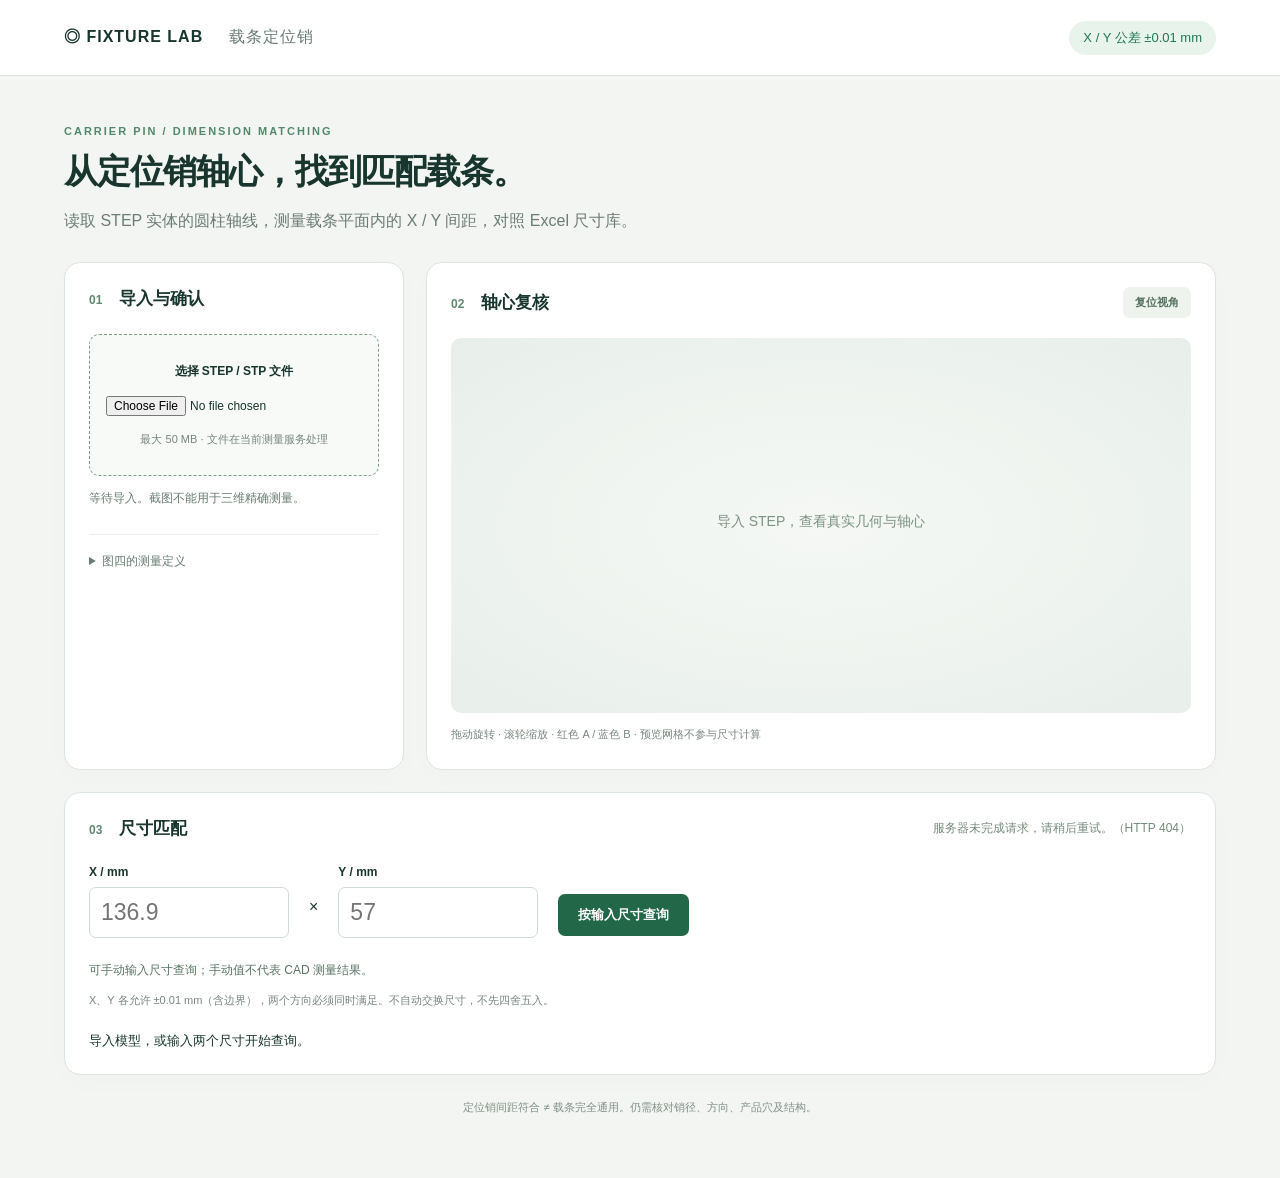
==== static/index.html @ 5a83be6d "Rank all carrier candidates with similarity and per-axis tolerance colors" ====
<!doctype html>
<html lang="zh-CN"><head><meta charset="utf-8"><meta name="viewport" content="width=device-width,initial-scale=1"><title>载条定位销 · 尺寸匹配</title><link rel="stylesheet" href="/static/style.css?v=ranked-matching-1"></head>
<body><header><div class="brand">◎ FIXTURE LAB <span>载条定位销</span></div><span class="badge">X / Y 公差 ±0.01 mm</span></header>
<main><section class="intro"><p class="eyebrow">CARRIER PIN / DIMENSION MATCHING</p><h1>从定位销轴心，找到匹配载条。</h1><p>读取 STEP 实体的圆柱轴线，测量载条平面内的 X / Y 间距，对照 Excel 尺寸库。</p></section>
<div class="workspace"><section class="panel"><h2><b>01</b> 导入与确认</h2><label class="drop">选择 STEP / STP 文件<input id="file" type="file" accept=".step,.stp"><small>最大 50 MB · 文件在当前测量服务处理</small></label><p id="status" role="status">等待导入。截图不能用于三维精确测量。</p><div id="controls" hidden><p id="basisNote"></p><label>定位销 A<select id="pinA"></select></label><label>定位销 B<select id="pinB"></select></label><label class="check"><input id="swap" type="checkbox">交换 X / Y 方向</label><button id="measure">确认这两个轴心与方向</button></div><details><summary>图四的测量定义</summary><p>X = 136.9 mm，Y = 57 mm（截图 dZ）。148.29 mm 为斜向中心距，180 × 92 mm 为外形尺寸，均不参与匹配。</p><p>自动采用最大平面及最长直边作基准；复杂装配建议先导出单个载条。孔、圆角及其他圆柱结构可能影响识别，必须复核候选。</p></details></section>
<section class="panel viewer"><div class="viewtop"><h2><b>02</b> 轴心复核</h2><button id="reset" class="secondary">复位视角</button></div><canvas id="canvas" aria-label="三维载条及定位销预览"></canvas><p class="hint">拖动旋转 · 滚轮缩放 · 红色 A / 蓝色 B · 预览网格不参与尺寸计算</p></section></div>
<section class="panel results"><div class="viewtop"><h2><b>03</b> 尺寸匹配</h2><span id="count">正在加载尺寸库…</span></div><div class="query"><label>X / mm<input id="x" type="text" inputmode="decimal" placeholder="136.9"></label><span>×</span><label>Y / mm<input id="y" type="text" inputmode="decimal" placeholder="57"></label><button id="search">按输入尺寸查询</button></div><p id="provenance">可手动输入尺寸查询；手动值不代表 CAD 测量结果。</p><p class="hint">X、Y 各允许 ±0.01 mm（含边界），两个方向必须同时满足。不自动交换尺寸，不先四舍五入。</p><div id="result" aria-live="polite">导入模型，或输入两个尺寸开始查询。</div></section><footer>定位销间距符合 ≠ 载条完全通用。仍需核对销径、方向、产品穴及结构。</footer></main><script type="module" src="/static/app.js?v=ranked-matching-1"></script></body></html>
---- static/style.css ----
:root{font-family:Inter,"Microsoft YaHei",sans-serif;color:#18352e;background:#f2f5f2}*{box-sizing:border-box}body{margin:0}header{height:76px;background:#fff;border-bottom:1px solid #dbe5de;display:flex;align-items:center;justify-content:space-between;padding:0 5%}.brand{font-weight:800;letter-spacing:1px}.brand span{font-weight:400;margin-left:20px;color:#687b72}.badge{color:#207652;background:#e8f4eb;padding:8px 14px;border-radius:20px;font-size:13px}main{max-width:1440px;margin:auto;padding:38px 5%}.eyebrow{font-size:11px;font-weight:700;letter-spacing:2px;color:#52896b}h1{font-size:34px;letter-spacing:-1px;margin:12px 0}.intro>p:last-child{color:#6c7d75;margin-bottom:30px}.workspace{display:grid;grid-template-columns:340px 1fr;gap:22px}.panel{background:#fff;border:1px solid #dce6df;border-radius:16px;padding:24px;box-shadow:0 8px 30px #20392c04}h2{font-size:17px;margin:0 0 24px}h2 b{font-size:12px;color:#5f8871;margin-right:12px}.drop{display:flex!important;flex-direction:column;gap:16px;border:1px dashed #7b9e87;border-radius:10px;padding:28px 16px;text-align:center;background:#f7faf6;font-weight:600}.drop input{max-width:100%;font-size:12px}.drop small{color:#78867d;font-size:11px;font-weight:400}#status,#basisNote,details{font-size:12px;line-height:1.8;color:#687c70}details{margin-top:24px;border-top:1px solid #edf0ed;padding-top:16px}label{display:block;font-size:12px;font-weight:600;margin-bottom:12px}select,input[type=text]{display:block;width:100%;border:1px solid #cfdcd3;border-radius:7px;padding:11px;margin-top:8px;background:#fff;color:#173c2b}button{border:0;border-radius:7px;background:#226748;color:white;font-weight:600;padding:12px 20px;cursor:pointer}button:disabled{opacity:.5;cursor:wait}.secondary{background:#eef3ee;color:#55715d;padding:8px 12px;font-size:11px}.viewtop{display:flex;align-items:center;justify-content:space-between;gap:12px}.viewtop h2{margin:0}.viewer{padding-bottom:14px;min-width:0}canvas{width:100%;height:375px;display:block;background:radial-gradient(ellipse,#f5f8f4,#e8efea);border-radius:10px;margin:20px 0 12px;touch-action:none}.hint{font-size:11px;color:#78867d;line-height:1.7}.results{margin-top:22px}.query{display:flex;align-items:center;gap:20px;margin-top:25px}.query label{width:200px}.query input{font-size:23px}.query button{margin-top:15px}#count{font-size:12px;color:#748b7b}#provenance{font-size:12px;color:#587462}table{width:100%;border-collapse:collapse;font-size:12px;margin-top:20px}th{text-align:left;background:#f0f5ef;color:#587260}td,th{padding:13px;border-bottom:1px solid #e9eee8;white-space:pre-line}#result{overflow:auto;font-size:13px;padding-top:12px}footer{font-size:11px;color:#809085;text-align:center;padding:25px}.check{margin:18px 0}@media(max-width:850px){.workspace{grid-template-columns:1fr}.query{flex-wrap:wrap;gap:12px}.query label{width:40%}h1{font-size:26px}header{padding:15px;height:auto;gap:10px}.brand span{display:none}.badge{font-size:10px}main{padding:25px 16px}canvas{height:300px}}

.match-summary{background:#f0f6f2;border:1px solid #d8e7dd;border-radius:10px;padding:16px 20px}.match-summary>strong{font-size:18px}.match-summary p{line-height:1.8;margin:8px 0 0}.ranking-table{min-width:950px}.ranking-table small{display:block;font-size:11px;line-height:1.6;margin-top:6px}.ranking-table .dimension-pass{background:#edf8ef;color:#17613b}.ranking-table .dimension-fail{background:#fff0ed;color:#a12b24}.match-badge{display:inline-block;border-radius:6px;padding:7px 10px;white-space:nowrap;font-weight:700}.match-badge.pass{background:#def2e4;color:#17613b}.match-badge.fail{background:#ffe5e0;color:#a12b24}.rank-number{font-size:17px;font-weight:700}.score-number{font-size:17px;white-space:nowrap}.score-definition{margin:12px 0;border:0;padding:0}.ranking-table td{vertical-align:top}.ranking-table th{white-space:nowrap}
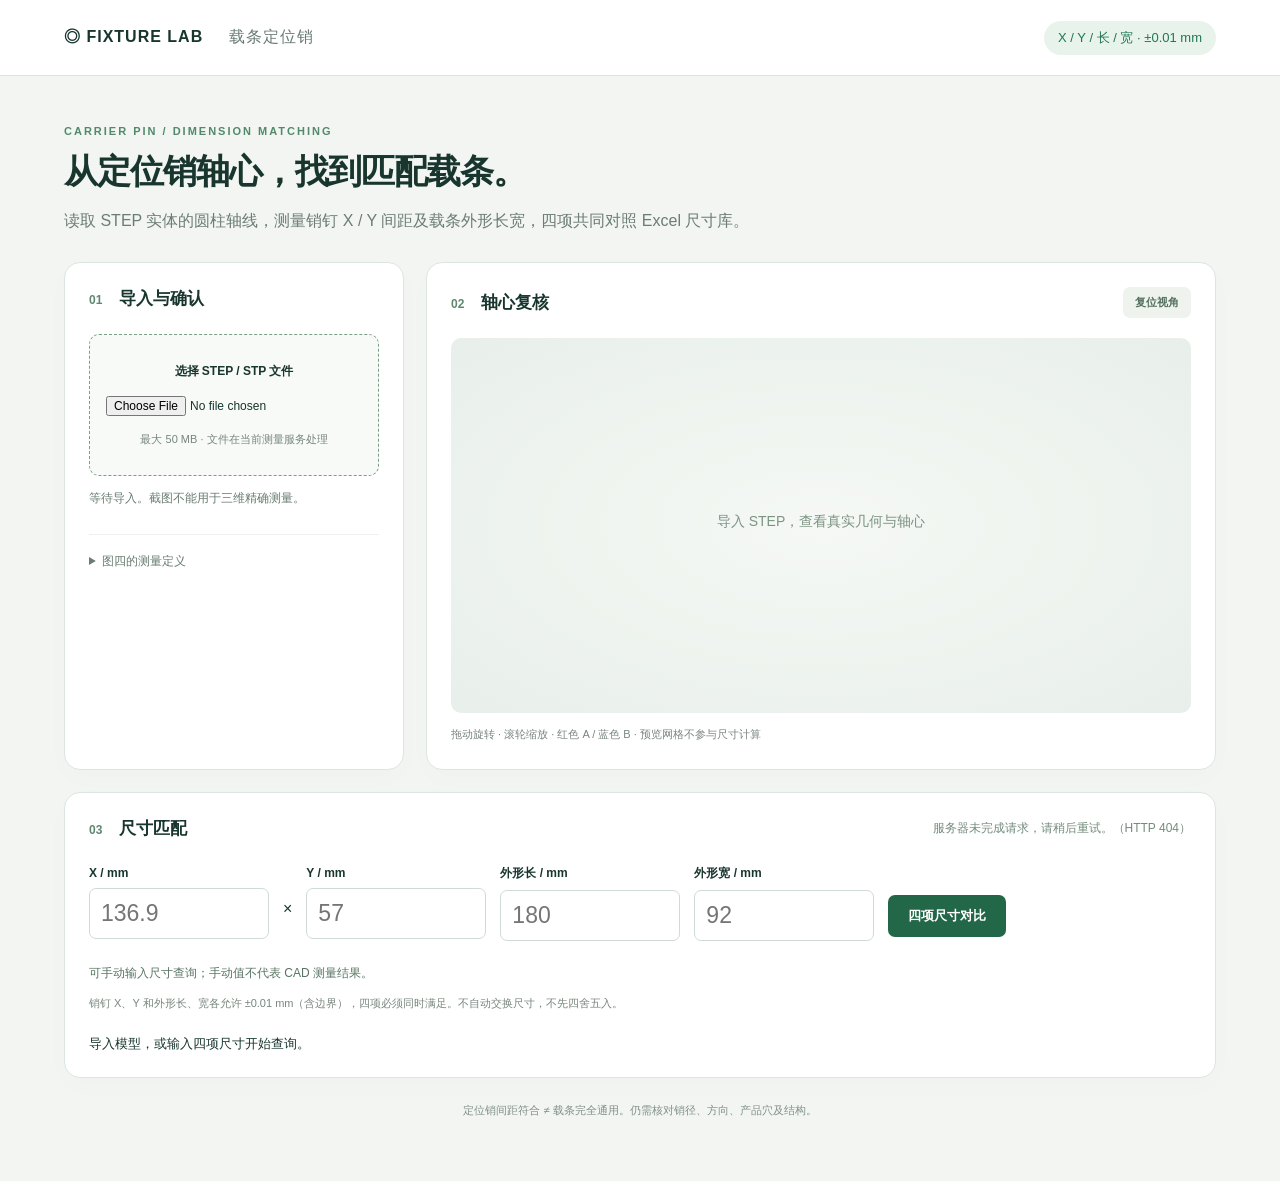
==== commit f4599e99: "Compare analytic carrier length and width alongside locating pin X and Y" ====
--- a/static/index.html
+++ b/static/index.html
@@ -1,7 +1,7 @@
 <!doctype html>
-<html lang="zh-CN"><head><meta charset="utf-8"><meta name="viewport" content="width=device-width,initial-scale=1"><title>载条定位销 · 尺寸匹配</title><link rel="stylesheet" href="/static/style.css?v=ranked-matching-1"></head>
-<body><header><div class="brand">◎ FIXTURE LAB <span>载条定位销</span></div><span class="badge">X / Y 公差 ±0.01 mm</span></header>
-<main><section class="intro"><p class="eyebrow">CARRIER PIN / DIMENSION MATCHING</p><h1>从定位销轴心，找到匹配载条。</h1><p>读取 STEP 实体的圆柱轴线，测量载条平面内的 X / Y 间距，对照 Excel 尺寸库。</p></section>
-<div class="workspace"><section class="panel"><h2><b>01</b> 导入与确认</h2><label class="drop">选择 STEP / STP 文件<input id="file" type="file" accept=".step,.stp"><small>最大 50 MB · 文件在当前测量服务处理</small></label><p id="status" role="status">等待导入。截图不能用于三维精确测量。</p><div id="controls" hidden><p id="basisNote"></p><label>定位销 A<select id="pinA"></select></label><label>定位销 B<select id="pinB"></select></label><label class="check"><input id="swap" type="checkbox">交换 X / Y 方向</label><button id="measure">确认这两个轴心与方向</button></div><details><summary>图四的测量定义</summary><p>X = 136.9 mm，Y = 57 mm（截图 dZ）。148.29 mm 为斜向中心距，180 × 92 mm 为外形尺寸，均不参与匹配。</p><p>自动采用最大平面及最长直边作基准；复杂装配建议先导出单个载条。孔、圆角及其他圆柱结构可能影响识别，必须复核候选。</p></details></section>
+<html lang="zh-CN"><head><meta charset="utf-8"><meta name="viewport" content="width=device-width,initial-scale=1"><title>载条定位销 · 尺寸匹配</title><link rel="stylesheet" href="/static/style.css?v=four-dimensions-1"></head>
+<body><header><div class="brand">◎ FIXTURE LAB <span>载条定位销</span></div><span class="badge">X / Y / 长 / 宽 · ±0.01 mm</span></header>
+<main><section class="intro"><p class="eyebrow">CARRIER PIN / DIMENSION MATCHING</p><h1>从定位销轴心，找到匹配载条。</h1><p>读取 STEP 实体的圆柱轴线，测量销钉 X / Y 间距及载条外形长宽，四项共同对照 Excel 尺寸库。</p></section>
+<div class="workspace"><section class="panel"><h2><b>01</b> 导入与确认</h2><label class="drop">选择 STEP / STP 文件<input id="file" type="file" accept=".step,.stp"><small>最大 50 MB · 文件在当前测量服务处理</small></label><p id="status" role="status">等待导入。截图不能用于三维精确测量。</p><div id="controls" hidden><p id="basisNote"></p><label>定位销 A<select id="pinA"></select></label><label>定位销 B<select id="pinB"></select></label><label class="check"><input id="swap" type="checkbox">交换 X / Y 方向</label><button id="measure">确认这两个轴心与方向</button></div><details><summary>图四的测量定义</summary><p>X = 136.9 mm，Y = 57 mm（截图 dZ）。148.29 mm 为斜向中心距，仅供参考。外形长宽单独测量并参与匹配，高度／厚度不参与。长取载条平面较大边，宽取较小边；按最大基准面所属实体测量，装配体需复核载条选择。</p><p>自动采用最大平面及最长直边作基准；复杂装配建议先导出单个载条。孔、圆角及其他圆柱结构可能影响识别，必须复核候选。</p></details></section>
 <section class="panel viewer"><div class="viewtop"><h2><b>02</b> 轴心复核</h2><button id="reset" class="secondary">复位视角</button></div><canvas id="canvas" aria-label="三维载条及定位销预览"></canvas><p class="hint">拖动旋转 · 滚轮缩放 · 红色 A / 蓝色 B · 预览网格不参与尺寸计算</p></section></div>
-<section class="panel results"><div class="viewtop"><h2><b>03</b> 尺寸匹配</h2><span id="count">正在加载尺寸库…</span></div><div class="query"><label>X / mm<input id="x" type="text" inputmode="decimal" placeholder="136.9"></label><span>×</span><label>Y / mm<input id="y" type="text" inputmode="decimal" placeholder="57"></label><button id="search">按输入尺寸查询</button></div><p id="provenance">可手动输入尺寸查询；手动值不代表 CAD 测量结果。</p><p class="hint">X、Y 各允许 ±0.01 mm（含边界），两个方向必须同时满足。不自动交换尺寸，不先四舍五入。</p><div id="result" aria-live="polite">导入模型，或输入两个尺寸开始查询。</div></section><footer>定位销间距符合 ≠ 载条完全通用。仍需核对销径、方向、产品穴及结构。</footer></main><script type="module" src="/static/app.js?v=ranked-matching-1"></script></body></html>
+<section class="panel results"><div class="viewtop"><h2><b>03</b> 尺寸匹配</h2><span id="count">正在加载尺寸库…</span></div><div class="query"><label>X / mm<input id="x" type="text" inputmode="decimal" placeholder="136.9"></label><span>×</span><label>Y / mm<input id="y" type="text" inputmode="decimal" placeholder="57"></label><label>外形长 / mm<input id="length" type="text" inputmode="decimal" placeholder="180"></label><label>外形宽 / mm<input id="width" type="text" inputmode="decimal" placeholder="92"></label><button id="search">四项尺寸对比</button></div><p id="provenance">可手动输入尺寸查询；手动值不代表 CAD 测量结果。</p><p class="hint">销钉 X、Y 和外形长、宽各允许 ±0.01 mm（含边界），四项必须同时满足。不自动交换尺寸，不先四舍五入。</p><div id="result" aria-live="polite">导入模型，或输入四项尺寸开始查询。</div></section><footer>定位销间距符合 ≠ 载条完全通用。仍需核对销径、方向、产品穴及结构。</footer></main><script type="module" src="/static/app.js?v=four-dimensions-1"></script></body></html>
--- a/static/style.css
+++ b/static/style.css
@@ -1,3 +1,5 @@
 :root{font-family:Inter,"Microsoft YaHei",sans-serif;color:#18352e;background:#f2f5f2}*{box-sizing:border-box}body{margin:0}header{height:76px;background:#fff;border-bottom:1px solid #dbe5de;display:flex;align-items:center;justify-content:space-between;padding:0 5%}.brand{font-weight:800;letter-spacing:1px}.brand span{font-weight:400;margin-left:20px;color:#687b72}.badge{color:#207652;background:#e8f4eb;padding:8px 14px;border-radius:20px;font-size:13px}main{max-width:1440px;margin:auto;padding:38px 5%}.eyebrow{font-size:11px;font-weight:700;letter-spacing:2px;color:#52896b}h1{font-size:34px;letter-spacing:-1px;margin:12px 0}.intro>p:last-child{color:#6c7d75;margin-bottom:30px}.workspace{display:grid;grid-template-columns:340px 1fr;gap:22px}.panel{background:#fff;border:1px solid #dce6df;border-radius:16px;padding:24px;box-shadow:0 8px 30px #20392c04}h2{font-size:17px;margin:0 0 24px}h2 b{font-size:12px;color:#5f8871;margin-right:12px}.drop{display:flex!important;flex-direction:column;gap:16px;border:1px dashed #7b9e87;border-radius:10px;padding:28px 16px;text-align:center;background:#f7faf6;font-weight:600}.drop input{max-width:100%;font-size:12px}.drop small{color:#78867d;font-size:11px;font-weight:400}#status,#basisNote,details{font-size:12px;line-height:1.8;color:#687c70}details{margin-top:24px;border-top:1px solid #edf0ed;padding-top:16px}label{display:block;font-size:12px;font-weight:600;margin-bottom:12px}select,input[type=text]{display:block;width:100%;border:1px solid #cfdcd3;border-radius:7px;padding:11px;margin-top:8px;background:#fff;color:#173c2b}button{border:0;border-radius:7px;background:#226748;color:white;font-weight:600;padding:12px 20px;cursor:pointer}button:disabled{opacity:.5;cursor:wait}.secondary{background:#eef3ee;color:#55715d;padding:8px 12px;font-size:11px}.viewtop{display:flex;align-items:center;justify-content:space-between;gap:12px}.viewtop h2{margin:0}.viewer{padding-bottom:14px;min-width:0}canvas{width:100%;height:375px;display:block;background:radial-gradient(ellipse,#f5f8f4,#e8efea);border-radius:10px;margin:20px 0 12px;touch-action:none}.hint{font-size:11px;color:#78867d;line-height:1.7}.results{margin-top:22px}.query{display:flex;align-items:center;gap:20px;margin-top:25px}.query label{width:200px}.query input{font-size:23px}.query button{margin-top:15px}#count{font-size:12px;color:#748b7b}#provenance{font-size:12px;color:#587462}table{width:100%;border-collapse:collapse;font-size:12px;margin-top:20px}th{text-align:left;background:#f0f5ef;color:#587260}td,th{padding:13px;border-bottom:1px solid #e9eee8;white-space:pre-line}#result{overflow:auto;font-size:13px;padding-top:12px}footer{font-size:11px;color:#809085;text-align:center;padding:25px}.check{margin:18px 0}@media(max-width:850px){.workspace{grid-template-columns:1fr}.query{flex-wrap:wrap;gap:12px}.query label{width:40%}h1{font-size:26px}header{padding:15px;height:auto;gap:10px}.brand span{display:none}.badge{font-size:10px}main{padding:25px 16px}canvas{height:300px}}
 
 .match-summary{background:#f0f6f2;border:1px solid #d8e7dd;border-radius:10px;padding:16px 20px}.match-summary>strong{font-size:18px}.match-summary p{line-height:1.8;margin:8px 0 0}.ranking-table{min-width:950px}.ranking-table small{display:block;font-size:11px;line-height:1.6;margin-top:6px}.ranking-table .dimension-pass{background:#edf8ef;color:#17613b}.ranking-table .dimension-fail{background:#fff0ed;color:#a12b24}.match-badge{display:inline-block;border-radius:6px;padding:7px 10px;white-space:nowrap;font-weight:700}.match-badge.pass{background:#def2e4;color:#17613b}.match-badge.fail{background:#ffe5e0;color:#a12b24}.rank-number{font-size:17px;font-weight:700}.score-number{font-size:17px;white-space:nowrap}.score-definition{margin:12px 0;border:0;padding:0}.ranking-table td{vertical-align:top}.ranking-table th{white-space:nowrap}
+
+.query{flex-wrap:wrap;gap:14px}.query label{width:180px}.dimension-missing{background:#f1f2f3;color:#687078}.match-badge.missing{background:#edf0f2;color:#58636c}.ranking-table{min-width:1200px}
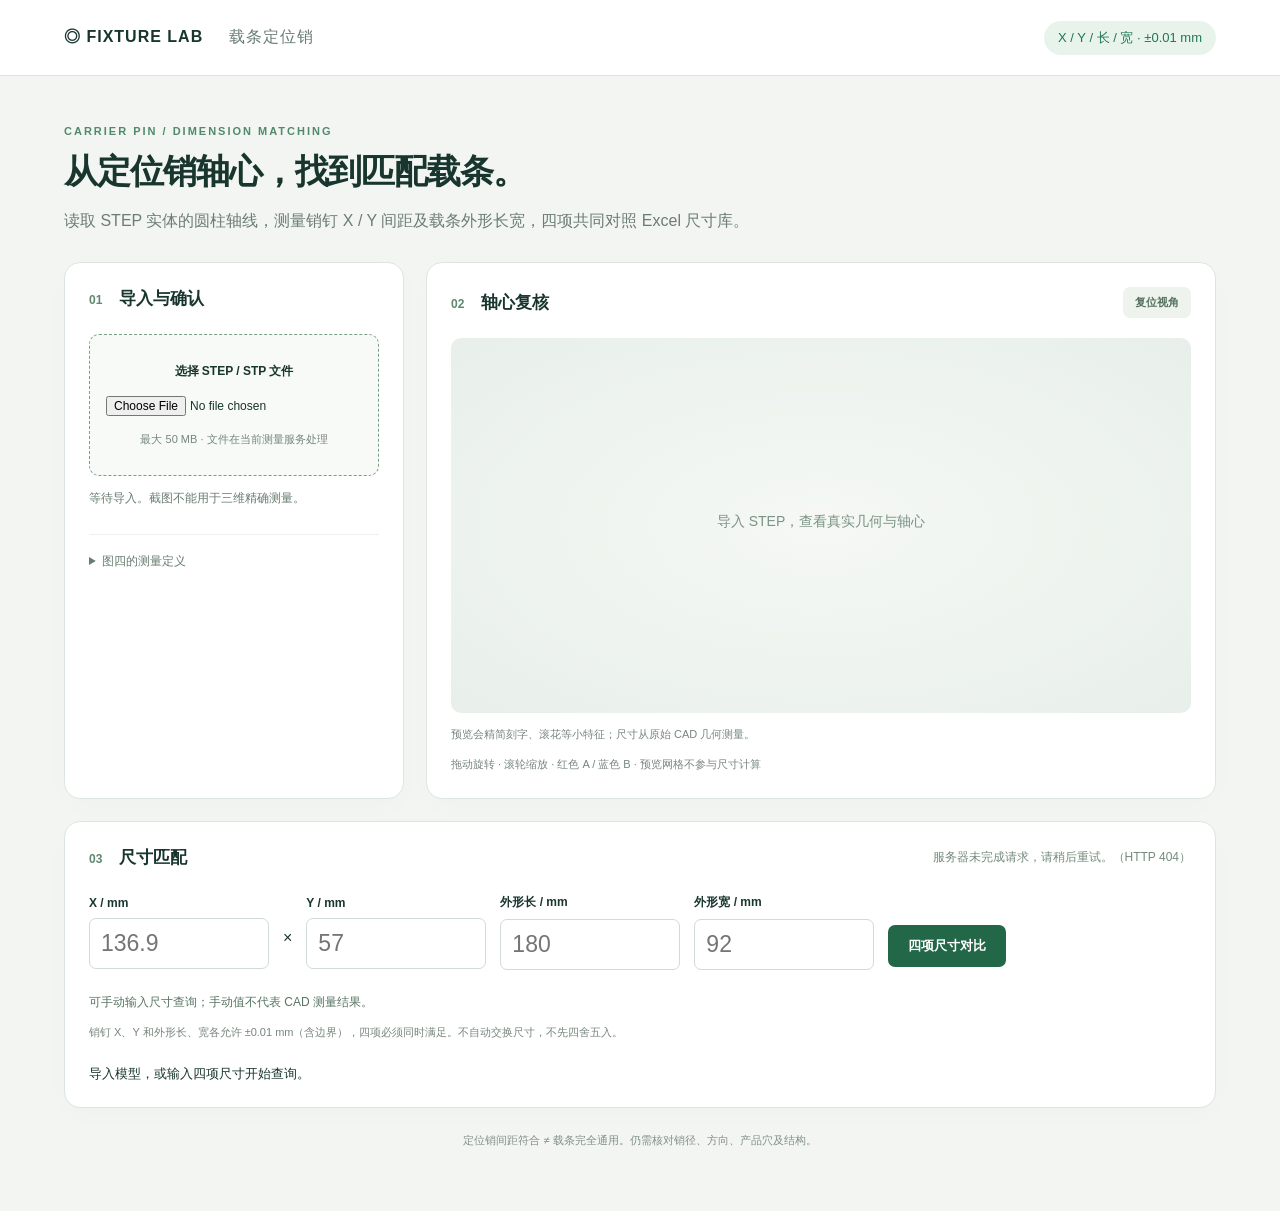
==== commit 9cbe9716: "Add truthful upload and processing progress with lightweight CAD previews" ====
--- a/static/index.html
+++ b/static/index.html
@@ -1,7 +1,7 @@
 <!doctype html>
-<html lang="zh-CN"><head><meta charset="utf-8"><meta name="viewport" content="width=device-width,initial-scale=1"><title>载条定位销 · 尺寸匹配</title><link rel="stylesheet" href="/static/style.css?v=four-dimensions-1"></head>
+<html lang="zh-CN"><head><meta charset="utf-8"><meta name="viewport" content="width=device-width,initial-scale=1"><title>载条定位销 · 尺寸匹配</title><link rel="stylesheet" href="/static/style.css?v=staged-import-1"></head>
 <body><header><div class="brand">◎ FIXTURE LAB <span>载条定位销</span></div><span class="badge">X / Y / 长 / 宽 · ±0.01 mm</span></header>
 <main><section class="intro"><p class="eyebrow">CARRIER PIN / DIMENSION MATCHING</p><h1>从定位销轴心，找到匹配载条。</h1><p>读取 STEP 实体的圆柱轴线，测量销钉 X / Y 间距及载条外形长宽，四项共同对照 Excel 尺寸库。</p></section>
-<div class="workspace"><section class="panel"><h2><b>01</b> 导入与确认</h2><label class="drop">选择 STEP / STP 文件<input id="file" type="file" accept=".step,.stp"><small>最大 50 MB · 文件在当前测量服务处理</small></label><p id="status" role="status">等待导入。截图不能用于三维精确测量。</p><div id="controls" hidden><p id="basisNote"></p><label>定位销 A<select id="pinA"></select></label><label>定位销 B<select id="pinB"></select></label><label class="check"><input id="swap" type="checkbox">交换 X / Y 方向</label><button id="measure">确认这两个轴心与方向</button></div><details><summary>图四的测量定义</summary><p>X = 136.9 mm，Y = 57 mm（截图 dZ）。148.29 mm 为斜向中心距，仅供参考。外形长宽单独测量并参与匹配，高度／厚度不参与。长取载条平面较大边，宽取较小边；按最大基准面所属实体测量，装配体需复核载条选择。</p><p>自动采用最大平面及最长直边作基准；复杂装配建议先导出单个载条。孔、圆角及其他圆柱结构可能影响识别，必须复核候选。</p></details></section>
-<section class="panel viewer"><div class="viewtop"><h2><b>02</b> 轴心复核</h2><button id="reset" class="secondary">复位视角</button></div><canvas id="canvas" aria-label="三维载条及定位销预览"></canvas><p class="hint">拖动旋转 · 滚轮缩放 · 红色 A / 蓝色 B · 预览网格不参与尺寸计算</p></section></div>
-<section class="panel results"><div class="viewtop"><h2><b>03</b> 尺寸匹配</h2><span id="count">正在加载尺寸库…</span></div><div class="query"><label>X / mm<input id="x" type="text" inputmode="decimal" placeholder="136.9"></label><span>×</span><label>Y / mm<input id="y" type="text" inputmode="decimal" placeholder="57"></label><label>外形长 / mm<input id="length" type="text" inputmode="decimal" placeholder="180"></label><label>外形宽 / mm<input id="width" type="text" inputmode="decimal" placeholder="92"></label><button id="search">四项尺寸对比</button></div><p id="provenance">可手动输入尺寸查询；手动值不代表 CAD 测量结果。</p><p class="hint">销钉 X、Y 和外形长、宽各允许 ±0.01 mm（含边界），四项必须同时满足。不自动交换尺寸，不先四舍五入。</p><div id="result" aria-live="polite">导入模型，或输入四项尺寸开始查询。</div></section><footer>定位销间距符合 ≠ 载条完全通用。仍需核对销径、方向、产品穴及结构。</footer></main><script type="module" src="/static/app.js?v=four-dimensions-1"></script></body></html>
+<div class="workspace"><section class="panel"><h2><b>01</b> 导入与确认</h2><label class="drop">选择 STEP / STP 文件<input id="file" type="file" accept=".step,.stp"><small>最大 50 MB · 文件在当前测量服务处理</small></label><p id="status" role="status">等待导入。截图不能用于三维精确测量。</p><div id="importProgress" hidden aria-live="polite"><strong id="importStage">准备上传</strong><progress id="importBar" max="100" value="0" aria-label="文件上传或模型解析进度"></progress><small id="importElapsed"></small><p id="importSteps"></p><p id="importNote"></p></div><div id="controls" hidden><p id="basisNote"></p><label>定位销 A<select id="pinA"></select></label><label>定位销 B<select id="pinB"></select></label><label class="check"><input id="swap" type="checkbox">交换 X / Y 方向</label><button id="measure">确认这两个轴心与方向</button></div><details><summary>图四的测量定义</summary><p>X = 136.9 mm，Y = 57 mm（截图 dZ）。148.29 mm 为斜向中心距，仅供参考。外形长宽单独测量并参与匹配，高度／厚度不参与。长取载条平面较大边，宽取较小边；按最大基准面所属实体测量，装配体需复核载条选择。</p><p>自动采用最大平面及最长直边作基准；复杂装配建议先导出单个载条。孔、圆角及其他圆柱结构可能影响识别，必须复核候选。</p></details></section>
+<section class="panel viewer"><div class="viewtop"><h2><b>02</b> 轴心复核</h2><button id="reset" class="secondary">复位视角</button></div><canvas id="canvas" aria-label="三维载条及定位销预览"></canvas><p id="previewNote" class="hint">预览会精简刻字、滚花等小特征；尺寸从原始 CAD 几何测量。</p><p class="hint">拖动旋转 · 滚轮缩放 · 红色 A / 蓝色 B · 预览网格不参与尺寸计算</p></section></div>
+<section class="panel results"><div class="viewtop"><h2><b>03</b> 尺寸匹配</h2><span id="count">正在加载尺寸库…</span></div><div class="query"><label>X / mm<input id="x" type="text" inputmode="decimal" placeholder="136.9"></label><span>×</span><label>Y / mm<input id="y" type="text" inputmode="decimal" placeholder="57"></label><label>外形长 / mm<input id="length" type="text" inputmode="decimal" placeholder="180"></label><label>外形宽 / mm<input id="width" type="text" inputmode="decimal" placeholder="92"></label><button id="search">四项尺寸对比</button></div><p id="provenance">可手动输入尺寸查询；手动值不代表 CAD 测量结果。</p><p class="hint">销钉 X、Y 和外形长、宽各允许 ±0.01 mm（含边界），四项必须同时满足。不自动交换尺寸，不先四舍五入。</p><div id="result" aria-live="polite">导入模型，或输入四项尺寸开始查询。</div></section><footer>定位销间距符合 ≠ 载条完全通用。仍需核对销径、方向、产品穴及结构。</footer></main><script type="module" src="/static/app.js?v=staged-import-1"></script></body></html>
--- a/static/style.css
+++ b/static/style.css
@@ -3,3 +3,5 @@
 .match-summary{background:#f0f6f2;border:1px solid #d8e7dd;border-radius:10px;padding:16px 20px}.match-summary>strong{font-size:18px}.match-summary p{line-height:1.8;margin:8px 0 0}.ranking-table{min-width:950px}.ranking-table small{display:block;font-size:11px;line-height:1.6;margin-top:6px}.ranking-table .dimension-pass{background:#edf8ef;color:#17613b}.ranking-table .dimension-fail{background:#fff0ed;color:#a12b24}.match-badge{display:inline-block;border-radius:6px;padding:7px 10px;white-space:nowrap;font-weight:700}.match-badge.pass{background:#def2e4;color:#17613b}.match-badge.fail{background:#ffe5e0;color:#a12b24}.rank-number{font-size:17px;font-weight:700}.score-number{font-size:17px;white-space:nowrap}.score-definition{margin:12px 0;border:0;padding:0}.ranking-table td{vertical-align:top}.ranking-table th{white-space:nowrap}
 
 .query{flex-wrap:wrap;gap:14px}.query label{width:180px}.dimension-missing{background:#f1f2f3;color:#687078}.match-badge.missing{background:#edf0f2;color:#58636c}.ranking-table{min-width:1200px}
+
+#importProgress{padding:14px;background:#eef6f0;border-radius:8px;margin:12px 0;font-size:12px}#importProgress progress{display:block;width:100%;height:15px;accent-color:#226748;margin:12px 0}#importProgress p{line-height:1.6;font-size:11px;color:#587462}#importElapsed{color:#587462}
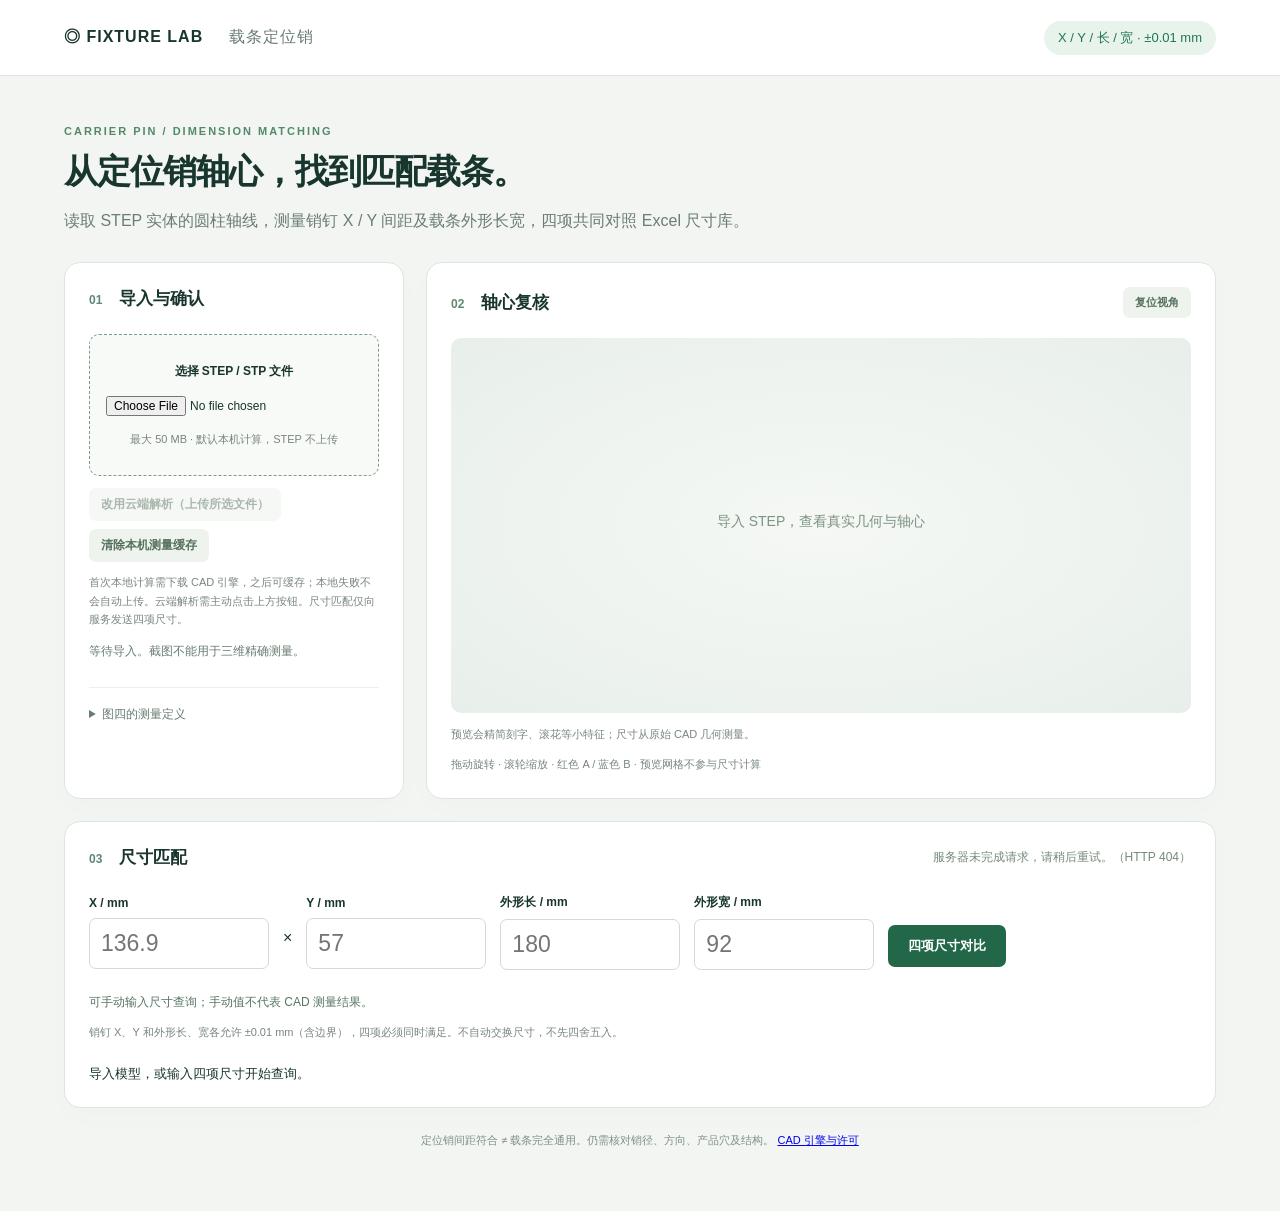
==== commit 1aa1a4f1: "Default to analytic browser CAD measurement with explicit cloud fallback" ====
--- a/static/index.html
+++ b/static/index.html
@@ -1,7 +1,7 @@
-<!doctype html>
-<html lang="zh-CN"><head><meta charset="utf-8"><meta name="viewport" content="width=device-width,initial-scale=1"><title>载条定位销 · 尺寸匹配</title><link rel="stylesheet" href="/static/style.css?v=staged-import-1"></head>
-<body><header><div class="brand">◎ FIXTURE LAB <span>载条定位销</span></div><span class="badge">X / Y / 长 / 宽 · ±0.01 mm</span></header>
-<main><section class="intro"><p class="eyebrow">CARRIER PIN / DIMENSION MATCHING</p><h1>从定位销轴心，找到匹配载条。</h1><p>读取 STEP 实体的圆柱轴线，测量销钉 X / Y 间距及载条外形长宽，四项共同对照 Excel 尺寸库。</p></section>
-<div class="workspace"><section class="panel"><h2><b>01</b> 导入与确认</h2><label class="drop">选择 STEP / STP 文件<input id="file" type="file" accept=".step,.stp"><small>最大 50 MB · 文件在当前测量服务处理</small></label><p id="status" role="status">等待导入。截图不能用于三维精确测量。</p><div id="importProgress" hidden aria-live="polite"><strong id="importStage">准备上传</strong><progress id="importBar" max="100" value="0" aria-label="文件上传或模型解析进度"></progress><small id="importElapsed"></small><p id="importSteps"></p><p id="importNote"></p></div><div id="controls" hidden><p id="basisNote"></p><label>定位销 A<select id="pinA"></select></label><label>定位销 B<select id="pinB"></select></label><label class="check"><input id="swap" type="checkbox">交换 X / Y 方向</label><button id="measure">确认这两个轴心与方向</button></div><details><summary>图四的测量定义</summary><p>X = 136.9 mm，Y = 57 mm（截图 dZ）。148.29 mm 为斜向中心距，仅供参考。外形长宽单独测量并参与匹配，高度／厚度不参与。长取载条平面较大边，宽取较小边；按最大基准面所属实体测量，装配体需复核载条选择。</p><p>自动采用最大平面及最长直边作基准；复杂装配建议先导出单个载条。孔、圆角及其他圆柱结构可能影响识别，必须复核候选。</p></details></section>
-<section class="panel viewer"><div class="viewtop"><h2><b>02</b> 轴心复核</h2><button id="reset" class="secondary">复位视角</button></div><canvas id="canvas" aria-label="三维载条及定位销预览"></canvas><p id="previewNote" class="hint">预览会精简刻字、滚花等小特征；尺寸从原始 CAD 几何测量。</p><p class="hint">拖动旋转 · 滚轮缩放 · 红色 A / 蓝色 B · 预览网格不参与尺寸计算</p></section></div>
-<section class="panel results"><div class="viewtop"><h2><b>03</b> 尺寸匹配</h2><span id="count">正在加载尺寸库…</span></div><div class="query"><label>X / mm<input id="x" type="text" inputmode="decimal" placeholder="136.9"></label><span>×</span><label>Y / mm<input id="y" type="text" inputmode="decimal" placeholder="57"></label><label>外形长 / mm<input id="length" type="text" inputmode="decimal" placeholder="180"></label><label>外形宽 / mm<input id="width" type="text" inputmode="decimal" placeholder="92"></label><button id="search">四项尺寸对比</button></div><p id="provenance">可手动输入尺寸查询；手动值不代表 CAD 测量结果。</p><p class="hint">销钉 X、Y 和外形长、宽各允许 ±0.01 mm（含边界），四项必须同时满足。不自动交换尺寸，不先四舍五入。</p><div id="result" aria-live="polite">导入模型，或输入四项尺寸开始查询。</div></section><footer>定位销间距符合 ≠ 载条完全通用。仍需核对销径、方向、产品穴及结构。</footer></main><script type="module" src="/static/app.js?v=staged-import-1"></script></body></html>
+<!doctype html>
+<html lang="zh-CN"><head><meta charset="utf-8"><meta name="viewport" content="width=device-width,initial-scale=1"><title>载条定位销 · 尺寸匹配</title><link rel="stylesheet" href="/static/style.css?v=local-cad-1"></head>
+<body><header><div class="brand">◎ FIXTURE LAB <span>载条定位销</span></div><span class="badge">X / Y / 长 / 宽 · ±0.01 mm</span></header>
+<main><section class="intro"><p class="eyebrow">CARRIER PIN / DIMENSION MATCHING</p><h1>从定位销轴心，找到匹配载条。</h1><p>读取 STEP 实体的圆柱轴线，测量销钉 X / Y 间距及载条外形长宽，四项共同对照 Excel 尺寸库。</p></section>
+<div class="workspace"><section class="panel"><h2><b>01</b> 导入与确认</h2><label class="drop">选择 STEP / STP 文件<input id="file" type="file" accept=".step,.stp"><small>最大 50 MB · 默认本机计算，STEP 不上传</small></label><div class="mode-actions"><button id="cloud" class="secondary" disabled>改用云端解析（上传所选文件）</button><button id="cancelLocal" class="secondary" hidden>取消本地计算</button><button id="clearCache" class="secondary">清除本机测量缓存</button></div><p class="hint">首次本地计算需下载 CAD 引擎，之后可缓存；本地失败不会自动上传。云端解析需主动点击上方按钮。尺寸匹配仅向服务发送四项尺寸。</p><p id="status" role="status">等待导入。截图不能用于三维精确测量。</p><div id="importProgress" hidden aria-live="polite"><strong id="importStage">准备上传</strong><progress id="importBar" max="100" value="0" aria-label="文件上传或模型解析进度"></progress><small id="importElapsed"></small><p id="importSteps"></p><p id="importNote"></p></div><div id="controls" hidden><p id="basisNote"></p><label>定位销 A<select id="pinA"></select></label><label>定位销 B<select id="pinB"></select></label><label class="check"><input id="swap" type="checkbox">交换 X / Y 方向</label><button id="measure">确认这两个轴心与方向</button></div><details><summary>图四的测量定义</summary><p>X = 136.9 mm，Y = 57 mm（截图 dZ）。148.29 mm 为斜向中心距，仅供参考。外形长宽单独测量并参与匹配，高度／厚度不参与。长取载条平面较大边，宽取较小边；按最大基准面所属实体测量，装配体需复核载条选择。</p><p>自动采用最大平面及最长直边作基准；复杂装配建议先导出单个载条。孔、圆角及其他圆柱结构可能影响识别，必须复核候选。</p></details></section>
+<section class="panel viewer"><div class="viewtop"><h2><b>02</b> 轴心复核</h2><button id="reset" class="secondary">复位视角</button></div><canvas id="canvas" aria-label="三维载条及定位销预览"></canvas><p id="previewNote" class="hint">预览会精简刻字、滚花等小特征；尺寸从原始 CAD 几何测量。</p><p class="hint">拖动旋转 · 滚轮缩放 · 红色 A / 蓝色 B · 预览网格不参与尺寸计算</p></section></div>
+<section class="panel results"><div class="viewtop"><h2><b>03</b> 尺寸匹配</h2><span id="count">正在加载尺寸库…</span></div><div class="query"><label>X / mm<input id="x" type="text" inputmode="decimal" placeholder="136.9"></label><span>×</span><label>Y / mm<input id="y" type="text" inputmode="decimal" placeholder="57"></label><label>外形长 / mm<input id="length" type="text" inputmode="decimal" placeholder="180"></label><label>外形宽 / mm<input id="width" type="text" inputmode="decimal" placeholder="92"></label><button id="search">四项尺寸对比</button></div><p id="provenance">可手动输入尺寸查询；手动值不代表 CAD 测量结果。</p><p class="hint">销钉 X、Y 和外形长、宽各允许 ±0.01 mm（含边界），四项必须同时满足。不自动交换尺寸，不先四舍五入。</p><div id="result" aria-live="polite">导入模型，或输入四项尺寸开始查询。</div></section><footer>定位销间距符合 ≠ 载条完全通用。仍需核对销径、方向、产品穴及结构。 <a href="/static/third-party.html" target="_blank" rel="noopener">CAD 引擎与许可</a></footer></main><script type="module" src="/static/app.js?v=local-cad-1"></script></body></html>
--- a/static/style.css
+++ b/static/style.css
@@ -1,7 +1,9 @@
-:root{font-family:Inter,"Microsoft YaHei",sans-serif;color:#18352e;background:#f2f5f2}*{box-sizing:border-box}body{margin:0}header{height:76px;background:#fff;border-bottom:1px solid #dbe5de;display:flex;align-items:center;justify-content:space-between;padding:0 5%}.brand{font-weight:800;letter-spacing:1px}.brand span{font-weight:400;margin-left:20px;color:#687b72}.badge{color:#207652;background:#e8f4eb;padding:8px 14px;border-radius:20px;font-size:13px}main{max-width:1440px;margin:auto;padding:38px 5%}.eyebrow{font-size:11px;font-weight:700;letter-spacing:2px;color:#52896b}h1{font-size:34px;letter-spacing:-1px;margin:12px 0}.intro>p:last-child{color:#6c7d75;margin-bottom:30px}.workspace{display:grid;grid-template-columns:340px 1fr;gap:22px}.panel{background:#fff;border:1px solid #dce6df;border-radius:16px;padding:24px;box-shadow:0 8px 30px #20392c04}h2{font-size:17px;margin:0 0 24px}h2 b{font-size:12px;color:#5f8871;margin-right:12px}.drop{display:flex!important;flex-direction:column;gap:16px;border:1px dashed #7b9e87;border-radius:10px;padding:28px 16px;text-align:center;background:#f7faf6;font-weight:600}.drop input{max-width:100%;font-size:12px}.drop small{color:#78867d;font-size:11px;font-weight:400}#status,#basisNote,details{font-size:12px;line-height:1.8;color:#687c70}details{margin-top:24px;border-top:1px solid #edf0ed;padding-top:16px}label{display:block;font-size:12px;font-weight:600;margin-bottom:12px}select,input[type=text]{display:block;width:100%;border:1px solid #cfdcd3;border-radius:7px;padding:11px;margin-top:8px;background:#fff;color:#173c2b}button{border:0;border-radius:7px;background:#226748;color:white;font-weight:600;padding:12px 20px;cursor:pointer}button:disabled{opacity:.5;cursor:wait}.secondary{background:#eef3ee;color:#55715d;padding:8px 12px;font-size:11px}.viewtop{display:flex;align-items:center;justify-content:space-between;gap:12px}.viewtop h2{margin:0}.viewer{padding-bottom:14px;min-width:0}canvas{width:100%;height:375px;display:block;background:radial-gradient(ellipse,#f5f8f4,#e8efea);border-radius:10px;margin:20px 0 12px;touch-action:none}.hint{font-size:11px;color:#78867d;line-height:1.7}.results{margin-top:22px}.query{display:flex;align-items:center;gap:20px;margin-top:25px}.query label{width:200px}.query input{font-size:23px}.query button{margin-top:15px}#count{font-size:12px;color:#748b7b}#provenance{font-size:12px;color:#587462}table{width:100%;border-collapse:collapse;font-size:12px;margin-top:20px}th{text-align:left;background:#f0f5ef;color:#587260}td,th{padding:13px;border-bottom:1px solid #e9eee8;white-space:pre-line}#result{overflow:auto;font-size:13px;padding-top:12px}footer{font-size:11px;color:#809085;text-align:center;padding:25px}.check{margin:18px 0}@media(max-width:850px){.workspace{grid-template-columns:1fr}.query{flex-wrap:wrap;gap:12px}.query label{width:40%}h1{font-size:26px}header{padding:15px;height:auto;gap:10px}.brand span{display:none}.badge{font-size:10px}main{padding:25px 16px}canvas{height:300px}}
-
-.match-summary{background:#f0f6f2;border:1px solid #d8e7dd;border-radius:10px;padding:16px 20px}.match-summary>strong{font-size:18px}.match-summary p{line-height:1.8;margin:8px 0 0}.ranking-table{min-width:950px}.ranking-table small{display:block;font-size:11px;line-height:1.6;margin-top:6px}.ranking-table .dimension-pass{background:#edf8ef;color:#17613b}.ranking-table .dimension-fail{background:#fff0ed;color:#a12b24}.match-badge{display:inline-block;border-radius:6px;padding:7px 10px;white-space:nowrap;font-weight:700}.match-badge.pass{background:#def2e4;color:#17613b}.match-badge.fail{background:#ffe5e0;color:#a12b24}.rank-number{font-size:17px;font-weight:700}.score-number{font-size:17px;white-space:nowrap}.score-definition{margin:12px 0;border:0;padding:0}.ranking-table td{vertical-align:top}.ranking-table th{white-space:nowrap}
-
-.query{flex-wrap:wrap;gap:14px}.query label{width:180px}.dimension-missing{background:#f1f2f3;color:#687078}.match-badge.missing{background:#edf0f2;color:#58636c}.ranking-table{min-width:1200px}
-
-#importProgress{padding:14px;background:#eef6f0;border-radius:8px;margin:12px 0;font-size:12px}#importProgress progress{display:block;width:100%;height:15px;accent-color:#226748;margin:12px 0}#importProgress p{line-height:1.6;font-size:11px;color:#587462}#importElapsed{color:#587462}
+:root{font-family:Inter,"Microsoft YaHei",sans-serif;color:#18352e;background:#f2f5f2}*{box-sizing:border-box}body{margin:0}header{height:76px;background:#fff;border-bottom:1px solid #dbe5de;display:flex;align-items:center;justify-content:space-between;padding:0 5%}.brand{font-weight:800;letter-spacing:1px}.brand span{font-weight:400;margin-left:20px;color:#687b72}.badge{color:#207652;background:#e8f4eb;padding:8px 14px;border-radius:20px;font-size:13px}main{max-width:1440px;margin:auto;padding:38px 5%}.eyebrow{font-size:11px;font-weight:700;letter-spacing:2px;color:#52896b}h1{font-size:34px;letter-spacing:-1px;margin:12px 0}.intro>p:last-child{color:#6c7d75;margin-bottom:30px}.workspace{display:grid;grid-template-columns:340px 1fr;gap:22px}.panel{background:#fff;border:1px solid #dce6df;border-radius:16px;padding:24px;box-shadow:0 8px 30px #20392c04}h2{font-size:17px;margin:0 0 24px}h2 b{font-size:12px;color:#5f8871;margin-right:12px}.drop{display:flex!important;flex-direction:column;gap:16px;border:1px dashed #7b9e87;border-radius:10px;padding:28px 16px;text-align:center;background:#f7faf6;font-weight:600}.drop input{max-width:100%;font-size:12px}.drop small{color:#78867d;font-size:11px;font-weight:400}#status,#basisNote,details{font-size:12px;line-height:1.8;color:#687c70}details{margin-top:24px;border-top:1px solid #edf0ed;padding-top:16px}label{display:block;font-size:12px;font-weight:600;margin-bottom:12px}select,input[type=text]{display:block;width:100%;border:1px solid #cfdcd3;border-radius:7px;padding:11px;margin-top:8px;background:#fff;color:#173c2b}button{border:0;border-radius:7px;background:#226748;color:white;font-weight:600;padding:12px 20px;cursor:pointer}button:disabled{opacity:.5;cursor:wait}.secondary{background:#eef3ee;color:#55715d;padding:8px 12px;font-size:11px}.viewtop{display:flex;align-items:center;justify-content:space-between;gap:12px}.viewtop h2{margin:0}.viewer{padding-bottom:14px;min-width:0}canvas{width:100%;height:375px;display:block;background:radial-gradient(ellipse,#f5f8f4,#e8efea);border-radius:10px;margin:20px 0 12px;touch-action:none}.hint{font-size:11px;color:#78867d;line-height:1.7}.results{margin-top:22px}.query{display:flex;align-items:center;gap:20px;margin-top:25px}.query label{width:200px}.query input{font-size:23px}.query button{margin-top:15px}#count{font-size:12px;color:#748b7b}#provenance{font-size:12px;color:#587462}table{width:100%;border-collapse:collapse;font-size:12px;margin-top:20px}th{text-align:left;background:#f0f5ef;color:#587260}td,th{padding:13px;border-bottom:1px solid #e9eee8;white-space:pre-line}#result{overflow:auto;font-size:13px;padding-top:12px}footer{font-size:11px;color:#809085;text-align:center;padding:25px}.check{margin:18px 0}@media(max-width:850px){.workspace{grid-template-columns:1fr}.query{flex-wrap:wrap;gap:12px}.query label{width:40%}h1{font-size:26px}header{padding:15px;height:auto;gap:10px}.brand span{display:none}.badge{font-size:10px}main{padding:25px 16px}canvas{height:300px}}
+
+.match-summary{background:#f0f6f2;border:1px solid #d8e7dd;border-radius:10px;padding:16px 20px}.match-summary>strong{font-size:18px}.match-summary p{line-height:1.8;margin:8px 0 0}.ranking-table{min-width:950px}.ranking-table small{display:block;font-size:11px;line-height:1.6;margin-top:6px}.ranking-table .dimension-pass{background:#edf8ef;color:#17613b}.ranking-table .dimension-fail{background:#fff0ed;color:#a12b24}.match-badge{display:inline-block;border-radius:6px;padding:7px 10px;white-space:nowrap;font-weight:700}.match-badge.pass{background:#def2e4;color:#17613b}.match-badge.fail{background:#ffe5e0;color:#a12b24}.rank-number{font-size:17px;font-weight:700}.score-number{font-size:17px;white-space:nowrap}.score-definition{margin:12px 0;border:0;padding:0}.ranking-table td{vertical-align:top}.ranking-table th{white-space:nowrap}
+
+.query{flex-wrap:wrap;gap:14px}.query label{width:180px}.dimension-missing{background:#f1f2f3;color:#687078}.match-badge.missing{background:#edf0f2;color:#58636c}.ranking-table{min-width:1200px}
+
+#importProgress{padding:14px;background:#eef6f0;border-radius:8px;margin:12px 0;font-size:12px}#importProgress progress{display:block;width:100%;height:15px;accent-color:#226748;margin:12px 0}#importProgress p{line-height:1.6;font-size:11px;color:#587462}#importElapsed{color:#587462}
+
+.mode-actions{display:flex;flex-wrap:wrap;gap:8px;margin-top:12px}.mode-actions button{font-size:12px}button[hidden]{display:none}
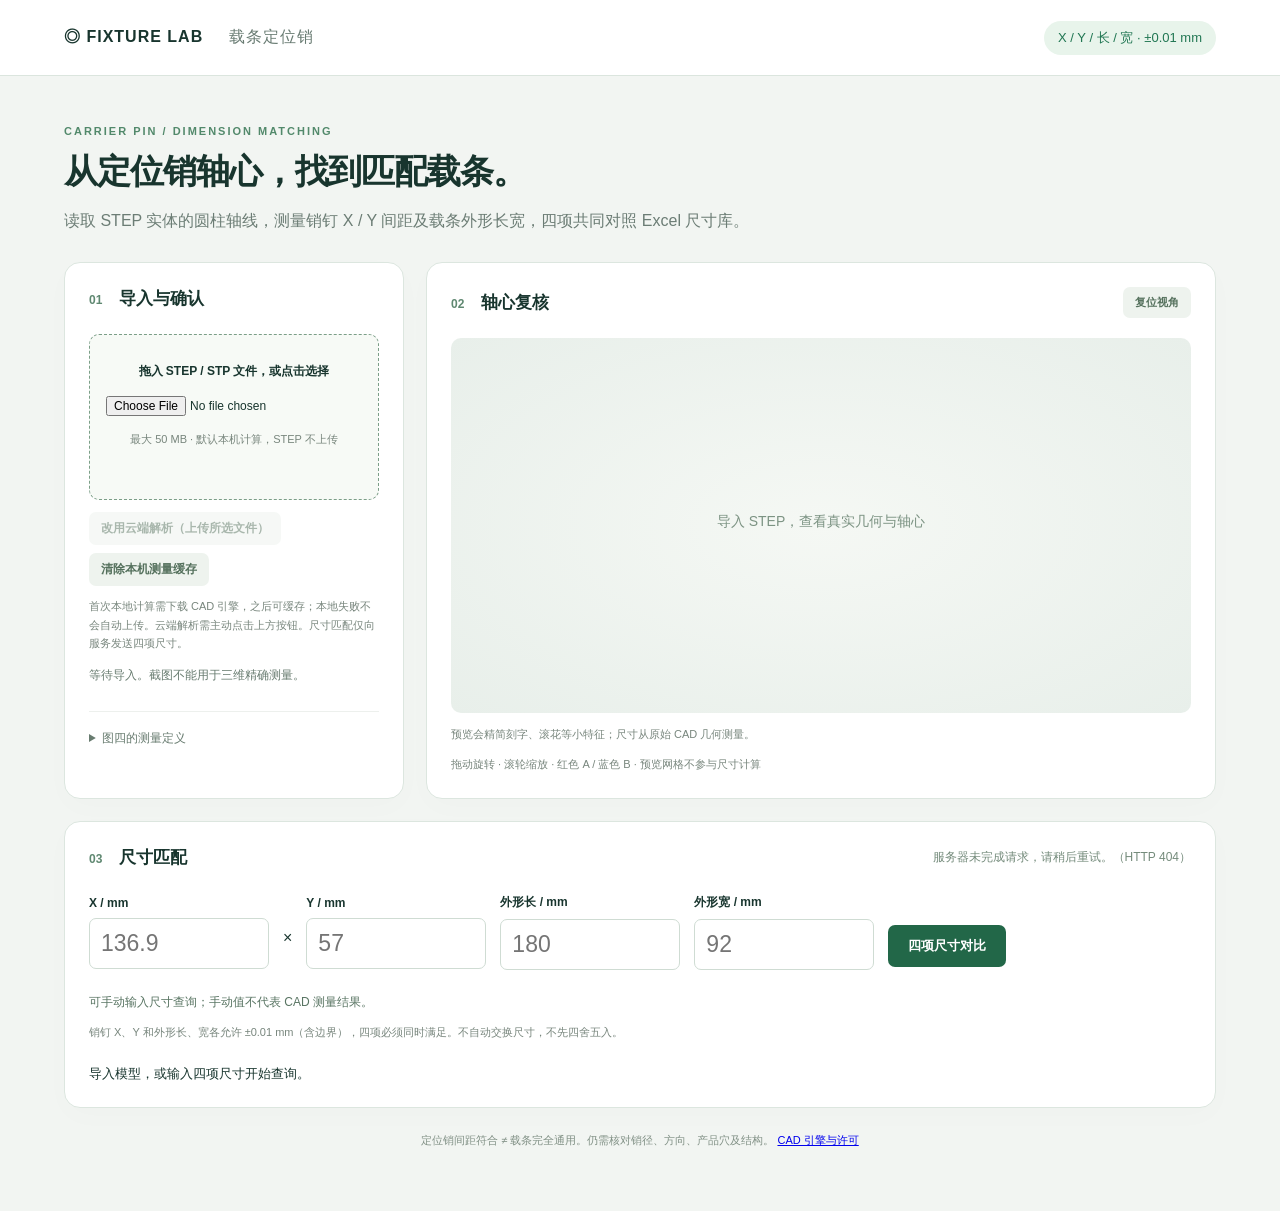
==== commit 12657116: "Support STEP file drag and drop with validation and local import" ====
--- a/static/index.html
+++ b/static/index.html
@@ -1,7 +1,7 @@
 <!doctype html>
-<html lang="zh-CN"><head><meta charset="utf-8"><meta name="viewport" content="width=device-width,initial-scale=1"><title>载条定位销 · 尺寸匹配</title><link rel="stylesheet" href="/static/style.css?v=local-cad-1"></head>
+<html lang="zh-CN"><head><meta charset="utf-8"><meta name="viewport" content="width=device-width,initial-scale=1"><title>载条定位销 · 尺寸匹配</title><link rel="stylesheet" href="/static/style.css?v=drop-files-1"></head>
 <body><header><div class="brand">◎ FIXTURE LAB <span>载条定位销</span></div><span class="badge">X / Y / 长 / 宽 · ±0.01 mm</span></header>
 <main><section class="intro"><p class="eyebrow">CARRIER PIN / DIMENSION MATCHING</p><h1>从定位销轴心，找到匹配载条。</h1><p>读取 STEP 实体的圆柱轴线，测量销钉 X / Y 间距及载条外形长宽，四项共同对照 Excel 尺寸库。</p></section>
-<div class="workspace"><section class="panel"><h2><b>01</b> 导入与确认</h2><label class="drop">选择 STEP / STP 文件<input id="file" type="file" accept=".step,.stp"><small>最大 50 MB · 默认本机计算，STEP 不上传</small></label><div class="mode-actions"><button id="cloud" class="secondary" disabled>改用云端解析（上传所选文件）</button><button id="cancelLocal" class="secondary" hidden>取消本地计算</button><button id="clearCache" class="secondary">清除本机测量缓存</button></div><p class="hint">首次本地计算需下载 CAD 引擎，之后可缓存；本地失败不会自动上传。云端解析需主动点击上方按钮。尺寸匹配仅向服务发送四项尺寸。</p><p id="status" role="status">等待导入。截图不能用于三维精确测量。</p><div id="importProgress" hidden aria-live="polite"><strong id="importStage">准备上传</strong><progress id="importBar" max="100" value="0" aria-label="文件上传或模型解析进度"></progress><small id="importElapsed"></small><p id="importSteps"></p><p id="importNote"></p></div><div id="controls" hidden><p id="basisNote"></p><label>定位销 A<select id="pinA"></select></label><label>定位销 B<select id="pinB"></select></label><label class="check"><input id="swap" type="checkbox">交换 X / Y 方向</label><button id="measure">确认这两个轴心与方向</button></div><details><summary>图四的测量定义</summary><p>X = 136.9 mm，Y = 57 mm（截图 dZ）。148.29 mm 为斜向中心距，仅供参考。外形长宽单独测量并参与匹配，高度／厚度不参与。长取载条平面较大边，宽取较小边；按最大基准面所属实体测量，装配体需复核载条选择。</p><p>自动采用最大平面及最长直边作基准；复杂装配建议先导出单个载条。孔、圆角及其他圆柱结构可能影响识别，必须复核候选。</p></details></section>
+<div class="workspace"><section class="panel"><h2><b>01</b> 导入与确认</h2><label class="drop" id="dropZone">拖入 STEP / STP 文件，或点击选择<input id="file" type="file" accept=".step,.stp"><small>最大 50 MB · 默认本机计算，STEP 不上传</small><small id="selectedName" aria-live="polite"></small></label><div class="mode-actions"><button id="cloud" class="secondary" disabled>改用云端解析（上传所选文件）</button><button id="cancelLocal" class="secondary" hidden>取消本地计算</button><button id="clearCache" class="secondary">清除本机测量缓存</button></div><p class="hint">首次本地计算需下载 CAD 引擎，之后可缓存；本地失败不会自动上传。云端解析需主动点击上方按钮。尺寸匹配仅向服务发送四项尺寸。</p><p id="status" role="status">等待导入。截图不能用于三维精确测量。</p><div id="importProgress" hidden aria-live="polite"><strong id="importStage">准备上传</strong><progress id="importBar" max="100" value="0" aria-label="文件上传或模型解析进度"></progress><small id="importElapsed"></small><p id="importSteps"></p><p id="importNote"></p></div><div id="controls" hidden><p id="basisNote"></p><label>定位销 A<select id="pinA"></select></label><label>定位销 B<select id="pinB"></select></label><label class="check"><input id="swap" type="checkbox">交换 X / Y 方向</label><button id="measure">确认这两个轴心与方向</button></div><details><summary>图四的测量定义</summary><p>X = 136.9 mm，Y = 57 mm（截图 dZ）。148.29 mm 为斜向中心距，仅供参考。外形长宽单独测量并参与匹配，高度／厚度不参与。长取载条平面较大边，宽取较小边；按最大基准面所属实体测量，装配体需复核载条选择。</p><p>自动采用最大平面及最长直边作基准；复杂装配建议先导出单个载条。孔、圆角及其他圆柱结构可能影响识别，必须复核候选。</p></details></section>
 <section class="panel viewer"><div class="viewtop"><h2><b>02</b> 轴心复核</h2><button id="reset" class="secondary">复位视角</button></div><canvas id="canvas" aria-label="三维载条及定位销预览"></canvas><p id="previewNote" class="hint">预览会精简刻字、滚花等小特征；尺寸从原始 CAD 几何测量。</p><p class="hint">拖动旋转 · 滚轮缩放 · 红色 A / 蓝色 B · 预览网格不参与尺寸计算</p></section></div>
-<section class="panel results"><div class="viewtop"><h2><b>03</b> 尺寸匹配</h2><span id="count">正在加载尺寸库…</span></div><div class="query"><label>X / mm<input id="x" type="text" inputmode="decimal" placeholder="136.9"></label><span>×</span><label>Y / mm<input id="y" type="text" inputmode="decimal" placeholder="57"></label><label>外形长 / mm<input id="length" type="text" inputmode="decimal" placeholder="180"></label><label>外形宽 / mm<input id="width" type="text" inputmode="decimal" placeholder="92"></label><button id="search">四项尺寸对比</button></div><p id="provenance">可手动输入尺寸查询；手动值不代表 CAD 测量结果。</p><p class="hint">销钉 X、Y 和外形长、宽各允许 ±0.01 mm（含边界），四项必须同时满足。不自动交换尺寸，不先四舍五入。</p><div id="result" aria-live="polite">导入模型，或输入四项尺寸开始查询。</div></section><footer>定位销间距符合 ≠ 载条完全通用。仍需核对销径、方向、产品穴及结构。 <a href="/static/third-party.html" target="_blank" rel="noopener">CAD 引擎与许可</a></footer></main><script type="module" src="/static/app.js?v=local-cad-1"></script></body></html>
+<section class="panel results"><div class="viewtop"><h2><b>03</b> 尺寸匹配</h2><span id="count">正在加载尺寸库…</span></div><div class="query"><label>X / mm<input id="x" type="text" inputmode="decimal" placeholder="136.9"></label><span>×</span><label>Y / mm<input id="y" type="text" inputmode="decimal" placeholder="57"></label><label>外形长 / mm<input id="length" type="text" inputmode="decimal" placeholder="180"></label><label>外形宽 / mm<input id="width" type="text" inputmode="decimal" placeholder="92"></label><button id="search">四项尺寸对比</button></div><p id="provenance">可手动输入尺寸查询；手动值不代表 CAD 测量结果。</p><p class="hint">销钉 X、Y 和外形长、宽各允许 ±0.01 mm（含边界），四项必须同时满足。不自动交换尺寸，不先四舍五入。</p><div id="result" aria-live="polite">导入模型，或输入四项尺寸开始查询。</div></section><footer>定位销间距符合 ≠ 载条完全通用。仍需核对销径、方向、产品穴及结构。 <a href="/static/third-party.html" target="_blank" rel="noopener">CAD 引擎与许可</a></footer></main><script type="module" src="/static/app.js?v=drop-files-1"></script></body></html>
--- a/static/style.css
+++ b/static/style.css
@@ -7,3 +7,5 @@
 #importProgress{padding:14px;background:#eef6f0;border-radius:8px;margin:12px 0;font-size:12px}#importProgress progress{display:block;width:100%;height:15px;accent-color:#226748;margin:12px 0}#importProgress p{line-height:1.6;font-size:11px;color:#587462}#importElapsed{color:#587462}
 
 .mode-actions{display:flex;flex-wrap:wrap;gap:8px;margin-top:12px}.mode-actions button{font-size:12px}button[hidden]{display:none}
+
+.drop.drag-over{background:#dcefe4;border:2px solid #23674d;box-shadow:0 0 0 4px #23674d20}.drop #selectedName{display:block;overflow-wrap:anywhere;margin-top:8px}
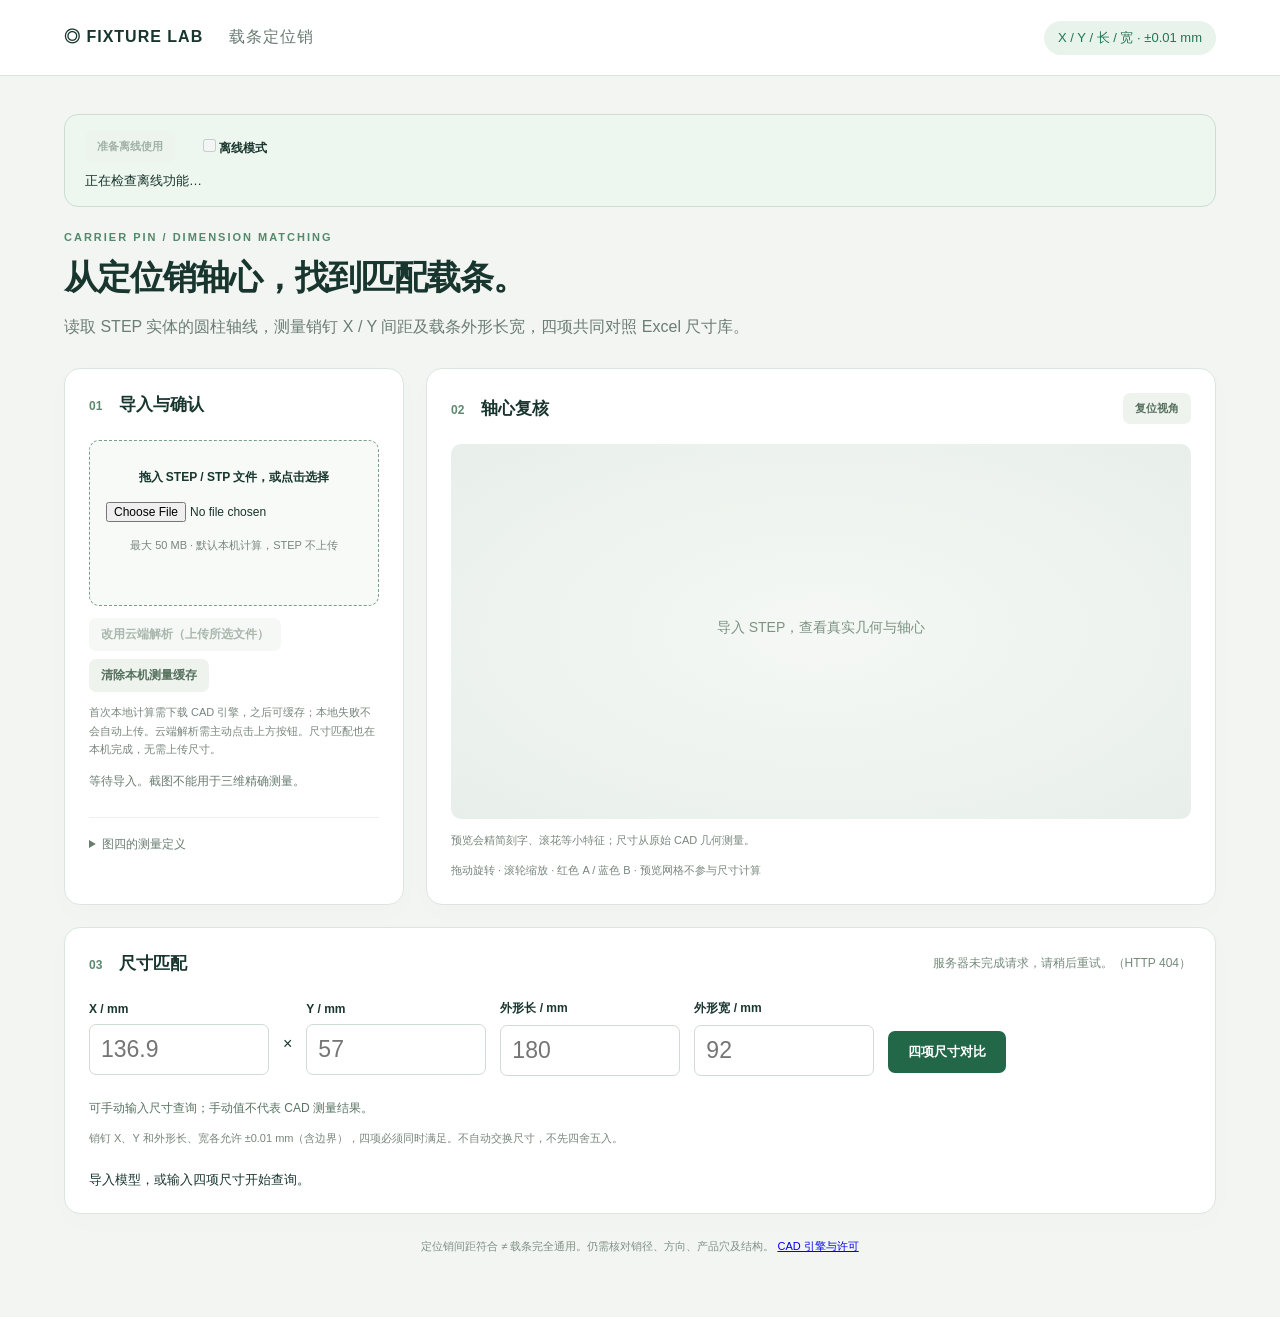
==== commit 99155171: "Add complete offline preparation and mode switch with local decimal ranking" ====
--- a/static/index.html
+++ b/static/index.html
@@ -1,7 +1,7 @@
 <!doctype html>
-<html lang="zh-CN"><head><meta charset="utf-8"><meta name="viewport" content="width=device-width,initial-scale=1"><title>载条定位销 · 尺寸匹配</title><link rel="stylesheet" href="/static/style.css?v=drop-files-1"></head>
+<html lang="zh-CN"><head><meta charset="utf-8"><meta name="viewport" content="width=device-width,initial-scale=1"><title>载条定位销 · 尺寸匹配</title><link rel="stylesheet" href="/static/style.css?v=offline-v1"></head>
 <body><header><div class="brand">◎ FIXTURE LAB <span>载条定位销</span></div><span class="badge">X / Y / 长 / 宽 · ±0.01 mm</span></header>
-<main><section class="intro"><p class="eyebrow">CARRIER PIN / DIMENSION MATCHING</p><h1>从定位销轴心，找到匹配载条。</h1><p>读取 STEP 实体的圆柱轴线，测量销钉 X / Y 间距及载条外形长宽，四项共同对照 Excel 尺寸库。</p></section>
-<div class="workspace"><section class="panel"><h2><b>01</b> 导入与确认</h2><label class="drop" id="dropZone">拖入 STEP / STP 文件，或点击选择<input id="file" type="file" accept=".step,.stp"><small>最大 50 MB · 默认本机计算，STEP 不上传</small><small id="selectedName" aria-live="polite"></small></label><div class="mode-actions"><button id="cloud" class="secondary" disabled>改用云端解析（上传所选文件）</button><button id="cancelLocal" class="secondary" hidden>取消本地计算</button><button id="clearCache" class="secondary">清除本机测量缓存</button></div><p class="hint">首次本地计算需下载 CAD 引擎，之后可缓存；本地失败不会自动上传。云端解析需主动点击上方按钮。尺寸匹配仅向服务发送四项尺寸。</p><p id="status" role="status">等待导入。截图不能用于三维精确测量。</p><div id="importProgress" hidden aria-live="polite"><strong id="importStage">准备上传</strong><progress id="importBar" max="100" value="0" aria-label="文件上传或模型解析进度"></progress><small id="importElapsed"></small><p id="importSteps"></p><p id="importNote"></p></div><div id="controls" hidden><p id="basisNote"></p><label>定位销 A<select id="pinA"></select></label><label>定位销 B<select id="pinB"></select></label><label class="check"><input id="swap" type="checkbox">交换 X / Y 方向</label><button id="measure">确认这两个轴心与方向</button></div><details><summary>图四的测量定义</summary><p>X = 136.9 mm，Y = 57 mm（截图 dZ）。148.29 mm 为斜向中心距，仅供参考。外形长宽单独测量并参与匹配，高度／厚度不参与。长取载条平面较大边，宽取较小边；按最大基准面所属实体测量，装配体需复核载条选择。</p><p>自动采用最大平面及最长直边作基准；复杂装配建议先导出单个载条。孔、圆角及其他圆柱结构可能影响识别，必须复核候选。</p></details></section>
+<main><section class="offline-panel" aria-label="离线使用"><div><button id="prepareOffline" class="secondary" disabled>准备离线使用</button><label class="check"><input id="offlineToggle" type="checkbox" disabled>离线模式</label></div><p id="offlineStatus" role="status">正在检查离线功能…</p></section><section class="intro"><p class="eyebrow">CARRIER PIN / DIMENSION MATCHING</p><h1>从定位销轴心，找到匹配载条。</h1><p>读取 STEP 实体的圆柱轴线，测量销钉 X / Y 间距及载条外形长宽，四项共同对照 Excel 尺寸库。</p></section>
+<div class="workspace"><section class="panel"><h2><b>01</b> 导入与确认</h2><label class="drop" id="dropZone">拖入 STEP / STP 文件，或点击选择<input id="file" type="file" accept=".step,.stp"><small>最大 50 MB · 默认本机计算，STEP 不上传</small><small id="selectedName" aria-live="polite"></small></label><div class="mode-actions"><button id="cloud" class="secondary" disabled>改用云端解析（上传所选文件）</button><button id="cancelLocal" class="secondary" hidden>取消本地计算</button><button id="clearCache" class="secondary">清除本机测量缓存</button></div><p class="hint">首次本地计算需下载 CAD 引擎，之后可缓存；本地失败不会自动上传。云端解析需主动点击上方按钮。尺寸匹配也在本机完成，无需上传尺寸。</p><p id="status" role="status">等待导入。截图不能用于三维精确测量。</p><div id="importProgress" hidden aria-live="polite"><strong id="importStage">准备上传</strong><progress id="importBar" max="100" value="0" aria-label="文件上传或模型解析进度"></progress><small id="importElapsed"></small><p id="importSteps"></p><p id="importNote"></p></div><div id="controls" hidden><p id="basisNote"></p><label>定位销 A<select id="pinA"></select></label><label>定位销 B<select id="pinB"></select></label><label class="check"><input id="swap" type="checkbox">交换 X / Y 方向</label><button id="measure">确认这两个轴心与方向</button></div><details><summary>图四的测量定义</summary><p>X = 136.9 mm，Y = 57 mm（截图 dZ）。148.29 mm 为斜向中心距，仅供参考。外形长宽单独测量并参与匹配，高度／厚度不参与。长取载条平面较大边，宽取较小边；按最大基准面所属实体测量，装配体需复核载条选择。</p><p>自动采用最大平面及最长直边作基准；复杂装配建议先导出单个载条。孔、圆角及其他圆柱结构可能影响识别，必须复核候选。</p></details></section>
 <section class="panel viewer"><div class="viewtop"><h2><b>02</b> 轴心复核</h2><button id="reset" class="secondary">复位视角</button></div><canvas id="canvas" aria-label="三维载条及定位销预览"></canvas><p id="previewNote" class="hint">预览会精简刻字、滚花等小特征；尺寸从原始 CAD 几何测量。</p><p class="hint">拖动旋转 · 滚轮缩放 · 红色 A / 蓝色 B · 预览网格不参与尺寸计算</p></section></div>
-<section class="panel results"><div class="viewtop"><h2><b>03</b> 尺寸匹配</h2><span id="count">正在加载尺寸库…</span></div><div class="query"><label>X / mm<input id="x" type="text" inputmode="decimal" placeholder="136.9"></label><span>×</span><label>Y / mm<input id="y" type="text" inputmode="decimal" placeholder="57"></label><label>外形长 / mm<input id="length" type="text" inputmode="decimal" placeholder="180"></label><label>外形宽 / mm<input id="width" type="text" inputmode="decimal" placeholder="92"></label><button id="search">四项尺寸对比</button></div><p id="provenance">可手动输入尺寸查询；手动值不代表 CAD 测量结果。</p><p class="hint">销钉 X、Y 和外形长、宽各允许 ±0.01 mm（含边界），四项必须同时满足。不自动交换尺寸，不先四舍五入。</p><div id="result" aria-live="polite">导入模型，或输入四项尺寸开始查询。</div></section><footer>定位销间距符合 ≠ 载条完全通用。仍需核对销径、方向、产品穴及结构。 <a href="/static/third-party.html" target="_blank" rel="noopener">CAD 引擎与许可</a></footer></main><script type="module" src="/static/app.js?v=drop-files-1"></script></body></html>
+<section class="panel results"><div class="viewtop"><h2><b>03</b> 尺寸匹配</h2><span id="count">正在加载尺寸库…</span></div><div class="query"><label>X / mm<input id="x" type="text" inputmode="decimal" placeholder="136.9"></label><span>×</span><label>Y / mm<input id="y" type="text" inputmode="decimal" placeholder="57"></label><label>外形长 / mm<input id="length" type="text" inputmode="decimal" placeholder="180"></label><label>外形宽 / mm<input id="width" type="text" inputmode="decimal" placeholder="92"></label><button id="search">四项尺寸对比</button></div><p id="provenance">可手动输入尺寸查询；手动值不代表 CAD 测量结果。</p><p class="hint">销钉 X、Y 和外形长、宽各允许 ±0.01 mm（含边界），四项必须同时满足。不自动交换尺寸，不先四舍五入。</p><div id="result" aria-live="polite">导入模型，或输入四项尺寸开始查询。</div></section><footer>定位销间距符合 ≠ 载条完全通用。仍需核对销径、方向、产品穴及结构。 <a href="/static/third-party.html" target="_blank" rel="noopener">CAD 引擎与许可</a></footer></main><script type="module" src="/static/app.js?v=offline-v1"></script></body></html>
--- a/static/style.css
+++ b/static/style.css
@@ -9,3 +9,5 @@
 .mode-actions{display:flex;flex-wrap:wrap;gap:8px;margin-top:12px}.mode-actions button{font-size:12px}button[hidden]{display:none}
 
 .drop.drag-over{background:#dcefe4;border:2px solid #23674d;box-shadow:0 0 0 4px #23674d20}.drop #selectedName{display:block;overflow-wrap:anywhere;margin-top:8px}
+
+.offline-panel{border:1px solid #cbded2;border-radius:14px;background:#edf6ef;padding:16px 20px;margin-bottom:24px}.offline-panel>div{display:flex;align-items:center;gap:24px;flex-wrap:wrap}.offline-panel p{font-size:13px;margin:10px 0 0}.offline-panel label{margin:0}
